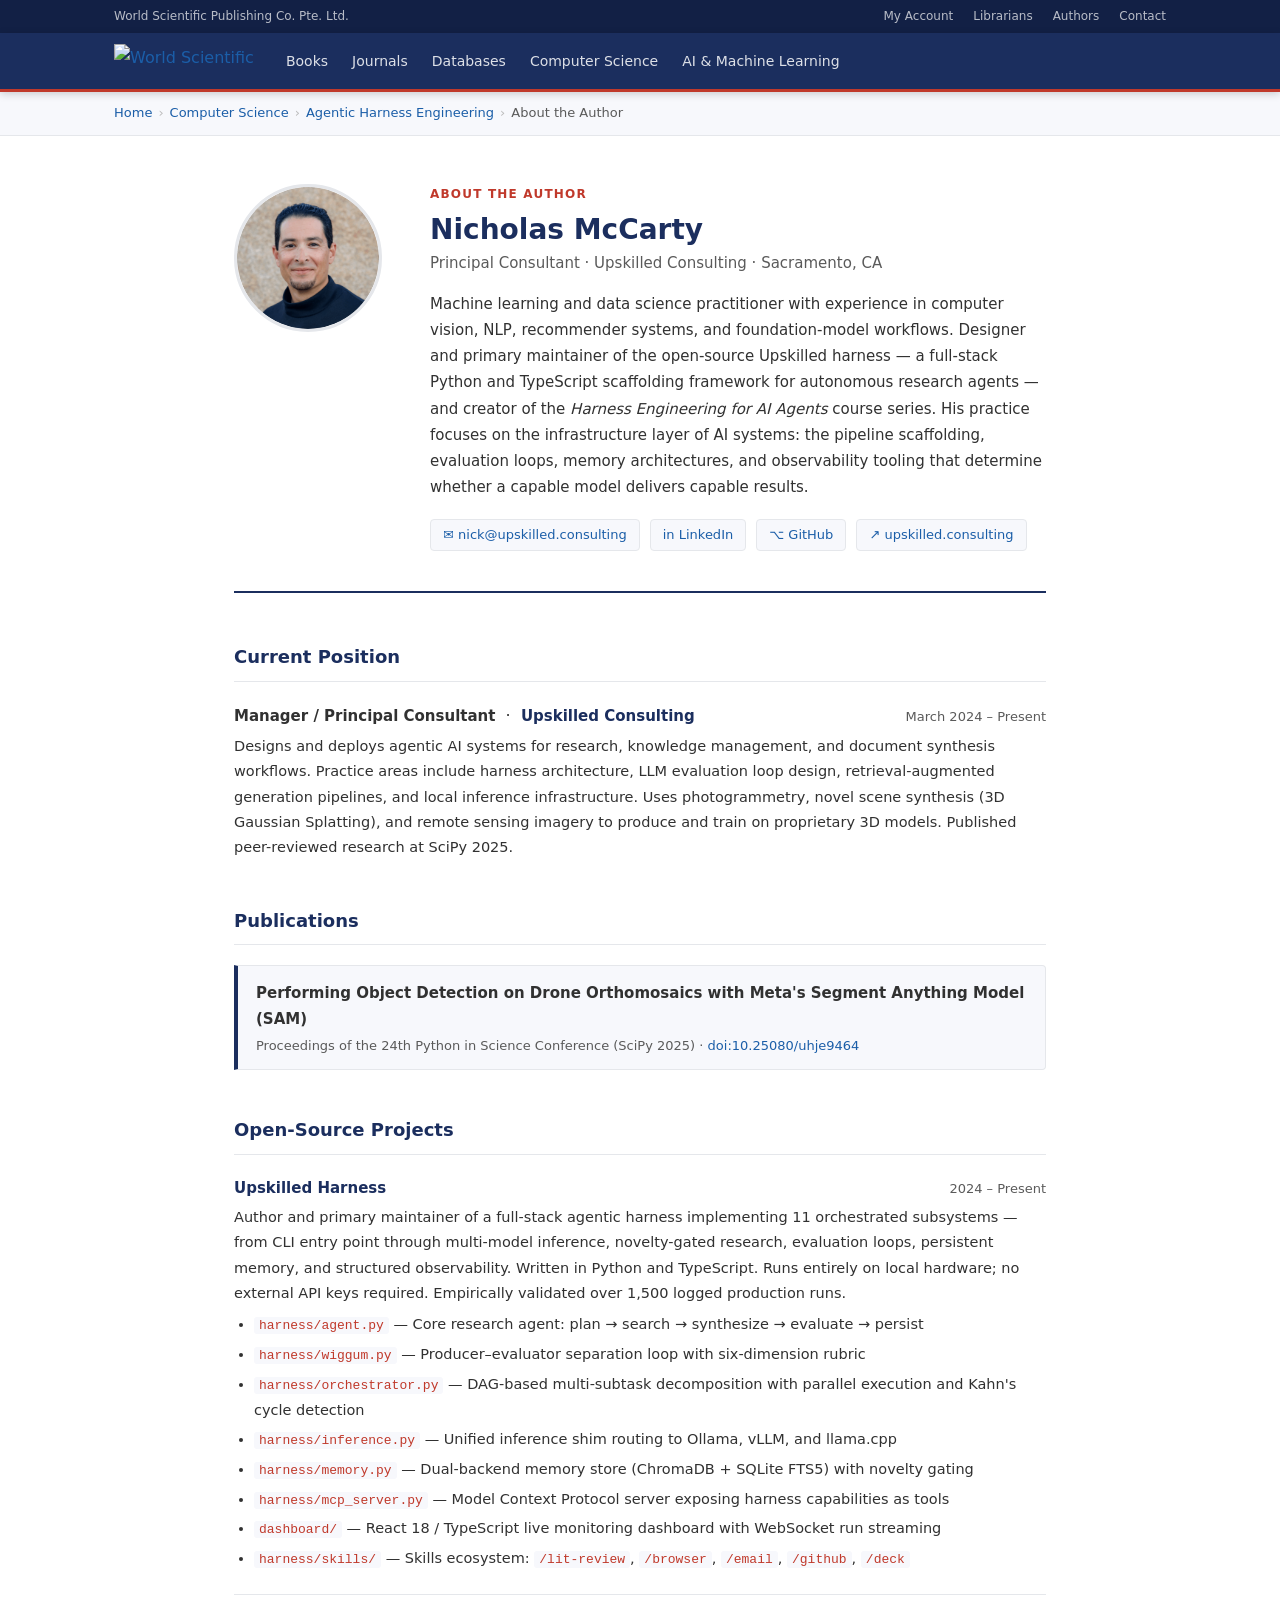
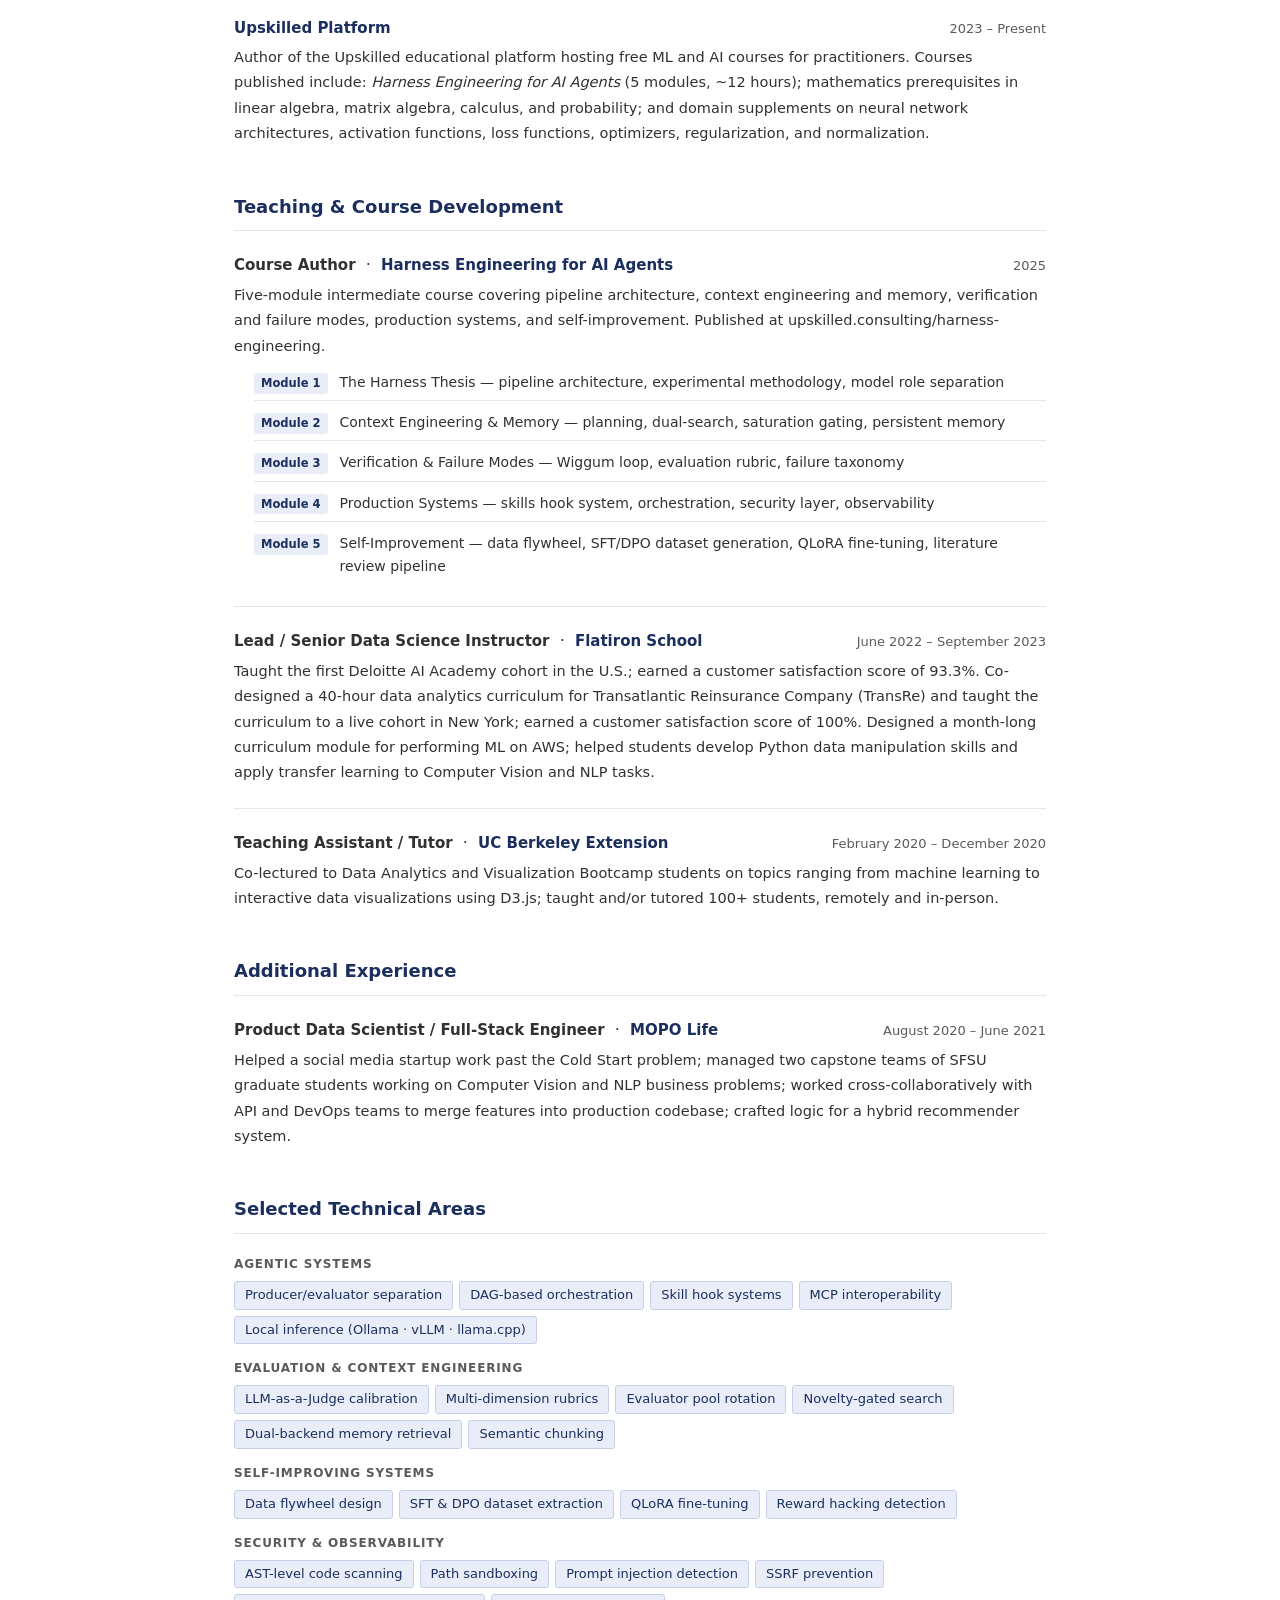
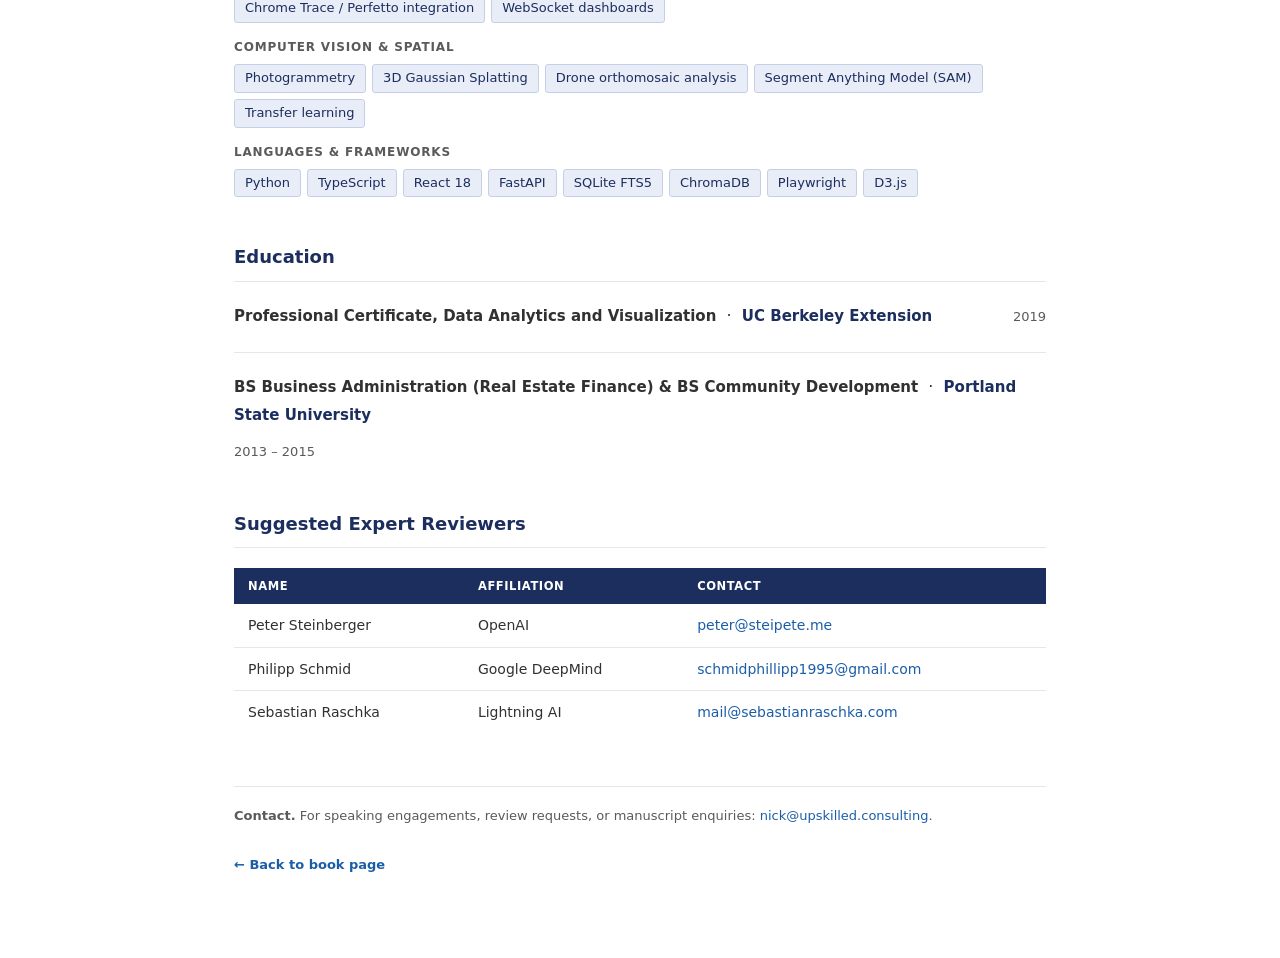
==== author.html @ 8b589bea "Initial commit: WSPC book proposal package for Agentic Harness Engineering HTML proposal site with s" ====
<!DOCTYPE html>
<html lang="en">
<head>
  <meta charset="UTF-8">
  <meta name="viewport" content="width=device-width, initial-scale=1.0">
  <title>Nicholas McCarty — Agentic Harness Engineering</title>
  <style>
    :root {
      --wspc-navy:      #1b2e5e;
      --wspc-navy-dark: #122045;
      --wspc-red:       #c0392b;
      --wspc-gold:      #b8860b;
      --wspc-link:      #1b5ea8;
      --wspc-link-hover:#0f3d75;
      --wspc-bg-alt:    #f7f8fc;
      --text-primary:   #313131;
      --text-secondary: #5a5a5a;
      --border-default: #E5E7EB;
      --font: system-ui, -apple-system, BlinkMacSystemFont, "Segoe UI", Roboto, "Helvetica Neue", Arial, sans-serif;
      --font-mono: "SFMono-Regular", Consolas, "Liberation Mono", Menlo, monospace;
    }
    *, *::before, *::after { box-sizing: border-box; margin: 0; padding: 0; }
    html { scroll-behavior: smooth; }
    body { font-family: var(--font); font-size: 16px; line-height: 1.75; color: var(--text-primary); background: #fff; -webkit-font-smoothing: antialiased; }
    a { color: var(--wspc-link); text-decoration: none; }
    a:hover { color: var(--wspc-link-hover); text-decoration: underline; }
    code { font-family: var(--font-mono); font-size: 13px; background: var(--wspc-bg-alt); padding: 1px 5px; border-radius: 3px; color: var(--wspc-red); }

    /* Nav */
    .util-bar { background: var(--wspc-navy-dark); color: rgba(255,255,255,0.7); font-size: 12px; }
    .util-bar-inner { max-width: 1100px; margin: 0 auto; padding: 6px 24px; display: flex; justify-content: space-between; align-items: center; }
    .util-bar a { color: rgba(255,255,255,0.7); }
    .util-bar-links { display: flex; gap: 20px; }
    .site-nav { background: var(--wspc-navy); border-bottom: 3px solid var(--wspc-red); position: sticky; top: 0; z-index: 100; box-shadow: 0 2px 8px rgba(0,0,0,0.18); }
    .nav-inner { max-width: 1100px; margin: 0 auto; padding: 0 24px; display: flex; align-items: center; gap: 32px; height: 56px; }
    .nav-logo { display: flex; align-items: center; text-decoration: none; flex-shrink: 0; }
    .nav-links { display: flex; gap: 24px; flex: 1; }
    .nav-links a { color: rgba(255,255,255,0.85); font-size: 14px; font-weight: 500; }
    .nav-links a:hover { color: #fff; text-decoration: none; }
    .breadcrumb { border-bottom: 1px solid var(--border-default); background: var(--wspc-bg-alt); }
    .breadcrumb-inner { max-width: 1100px; margin: 0 auto; padding: 10px 24px; font-size: 13px; color: var(--text-secondary); display: flex; align-items: center; gap: 6px; flex-wrap: wrap; }
    .breadcrumb-sep { color: #bbb; }

    /* Page */
    .page-wrap { max-width: 860px; margin: 0 auto; padding: 48px 24px 80px; }

    /* Hero */
    .author-hero { display: grid; grid-template-columns: 160px 1fr; gap: 36px; align-items: flex-start; margin-bottom: 48px; padding-bottom: 40px; border-bottom: 2px solid var(--wspc-navy); }
    .author-photo { width: 148px; height: 148px; border-radius: 50%; object-fit: cover; border: 3px solid var(--border-default); display: block; }
    .author-eyebrow { font-size: 12px; font-weight: 700; letter-spacing: 0.1em; text-transform: uppercase; color: var(--wspc-red); margin-bottom: 8px; }
    .author-name { font-size: 28px; font-weight: 700; color: var(--wspc-navy); line-height: 1.2; margin-bottom: 4px; }
    .author-title { font-size: 15px; color: var(--text-secondary); margin-bottom: 14px; }
    .author-bio-short { font-size: 15px; line-height: 1.75; color: var(--text-primary); margin-bottom: 18px; }
    .author-links { display: flex; flex-wrap: wrap; gap: 10px; }
    .author-link { display: inline-flex; align-items: center; gap: 5px; font-size: 13px; font-weight: 500; color: var(--wspc-link); background: var(--wspc-bg-alt); border: 1px solid var(--border-default); border-radius: 4px; padding: 4px 12px; }
    .author-link:hover { background: var(--wspc-navy); color: #fff; border-color: var(--wspc-navy); text-decoration: none; }

    /* CV sections */
    .cv-section { margin-bottom: 44px; }
    .cv-section-title { font-size: 18px; font-weight: 700; color: var(--wspc-navy); padding-bottom: 8px; border-bottom: 1px solid var(--border-default); margin-bottom: 20px; }

    /* Experience entries */
    .cv-entry { margin-bottom: 22px; }
    .cv-entry-header { display: flex; align-items: baseline; justify-content: space-between; gap: 12px; flex-wrap: wrap; margin-bottom: 4px; }
    .cv-entry-role { font-size: 15px; font-weight: 700; color: var(--text-primary); }
    .cv-entry-org { font-size: 15px; font-weight: 700; color: var(--wspc-navy); }
    .cv-entry-dates { font-size: 13px; color: var(--text-secondary); white-space: nowrap; }
    .cv-entry-body { font-size: 14.5px; line-height: 1.75; color: var(--text-primary); }
    .cv-entry-body ul { padding-left: 20px; margin-top: 6px; }
    .cv-entry-body li { margin-bottom: 4px; }
    .cv-entry + .cv-entry { border-top: 1px solid var(--border-default); padding-top: 20px; }

    /* Publication */
    .pub-entry { background: var(--wspc-bg-alt); border: 1px solid var(--border-default); border-left: 4px solid var(--wspc-navy); border-radius: 0 4px 4px 0; padding: 14px 18px; margin-bottom: 12px; }
    .pub-title { font-size: 15px; font-weight: 700; color: var(--text-primary); margin-bottom: 3px; }
    .pub-meta { font-size: 13px; color: var(--text-secondary); line-height: 1.5; }
    .pub-meta a { color: var(--wspc-link); }

    /* Skill tags */
    .skill-group { margin-bottom: 14px; }
    .skill-group-label { font-size: 12px; font-weight: 700; text-transform: uppercase; letter-spacing: 0.07em; color: var(--text-secondary); margin-bottom: 6px; }
    .skill-tags { display: flex; flex-wrap: wrap; gap: 6px; }
    .skill-tag { font-size: 13px; color: var(--wspc-navy); background: #e8edf8; border: 1px solid #c5d0e8; border-radius: 3px; padding: 2px 10px; }

    /* Reviewers table */
    .reviewer-table { width: 100%; border-collapse: collapse; font-size: 14px; margin-top: 8px; }
    .reviewer-table th { background: var(--wspc-navy); color: #fff; text-align: left; padding: 8px 14px; font-size: 11.5px; font-weight: 700; letter-spacing: 0.05em; text-transform: uppercase; }
    .reviewer-table td { padding: 9px 14px; border-bottom: 1px solid var(--border-default); vertical-align: top; }
    .reviewer-table tr:last-child td { border-bottom: none; }
    .reviewer-table tr:hover td { background: var(--wspc-bg-alt); }

    /* Course module list */
    .module-list { list-style: none; padding: 0; margin: 8px 0 0; }
    .module-list li { font-size: 14px; line-height: 1.65; color: var(--text-primary); padding: 6px 0; border-bottom: 1px solid var(--border-default); display: flex; gap: 12px; }
    .module-list li:last-child { border-bottom: none; }
    .module-id { font-size: 11.5px; font-weight: 700; color: var(--wspc-navy); background: #e8edf8; border-radius: 3px; padding: 1px 7px; white-space: nowrap; align-self: flex-start; margin-top: 2px; }

    /* Footer */
    .chapter-footer { margin-top: 52px; padding-top: 18px; border-top: 1px solid var(--border-default); font-size: 13px; color: var(--text-secondary); line-height: 1.65; }
    .back-link { display: inline-flex; align-items: center; gap: 6px; font-size: 13px; font-weight: 600; color: var(--wspc-link); margin-top: 28px; }
    .back-link:hover { text-decoration: underline; }

    @media (max-width: 580px) {
      .author-hero { grid-template-columns: 1fr; }
      .author-photo { width: 110px; height: 110px; }
    }
  </style>
</head>
<body>

<div class="util-bar">
  <div class="util-bar-inner">
    <span>World Scientific Publishing Co. Pte. Ltd.</span>
    <div class="util-bar-links">
      <a href="#">My Account</a>
      <a href="#">Librarians</a>
      <a href="#">Authors</a>
      <a href="#">Contact</a>
    </div>
  </div>
</div>

<nav class="site-nav">
  <div class="nav-inner">
    <a class="nav-logo" href="index.html">
      <img alt="World Scientific" src="https://www.worldscientific.com/pb-assets/releasedAssets/images/WSPC-LOGO-250-1541381839657.png" loading="eager" style="height:34px;width:auto;display:block;">
    </a>
    <div class="nav-links">
      <a href="#">Books</a>
      <a href="#">Journals</a>
      <a href="#">Databases</a>
      <a href="#">Computer Science</a>
      <a href="#">AI &amp; Machine Learning</a>
    </div>
  </div>
</nav>

<div class="breadcrumb">
  <div class="breadcrumb-inner">
    <a href="#">Home</a>
    <span class="breadcrumb-sep">›</span>
    <a href="#">Computer Science</a>
    <span class="breadcrumb-sep">›</span>
    <a href="index.html">Agentic Harness Engineering</a>
    <span class="breadcrumb-sep">›</span>
    <span>About the Author</span>
  </div>
</div>

<div class="page-wrap">

  <!-- Hero -->
  <div class="author-hero">
    <img class="author-photo" src="headshot.png" alt="Nicholas McCarty">
    <div>
      <div class="author-eyebrow">About the Author</div>
      <div class="author-name">Nicholas McCarty</div>
      <div class="author-title">Principal Consultant · Upskilled Consulting · Sacramento, CA</div>
      <p class="author-bio-short">
        Machine learning and data science practitioner with experience in computer vision, NLP, recommender systems, and foundation-model workflows. Designer and primary maintainer of the open-source Upskilled harness — a full-stack Python and TypeScript scaffolding framework for autonomous research agents — and creator of the <em>Harness Engineering for AI Agents</em> course series. His practice focuses on the infrastructure layer of AI systems: the pipeline scaffolding, evaluation loops, memory architectures, and observability tooling that determine whether a capable model delivers capable results.
      </p>
      <div class="author-links">
        <a class="author-link" href="mailto:nick@upskilled.consulting">✉ nick@upskilled.consulting</a>
        <a class="author-link" href="https://linkedin.com/in/nicholasmccarty" target="_blank">in LinkedIn</a>
        <a class="author-link" href="https://github.com/nickmccarty" target="_blank">⌥ GitHub</a>
        <a class="author-link" href="https://upskilled.consulting" target="_blank">↗ upskilled.consulting</a>
      </div>
    </div>
  </div>

  <!-- Current Position -->
  <div class="cv-section">
    <div class="cv-section-title">Current Position</div>
    <div class="cv-entry">
      <div class="cv-entry-header">
        <span><span class="cv-entry-role">Manager / Principal Consultant</span> &nbsp;·&nbsp; <span class="cv-entry-org">Upskilled Consulting</span></span>
        <span class="cv-entry-dates">March 2024 – Present</span>
      </div>
      <div class="cv-entry-body">
        <p>Designs and deploys agentic AI systems for research, knowledge management, and document synthesis workflows. Practice areas include harness architecture, LLM evaluation loop design, retrieval-augmented generation pipelines, and local inference infrastructure. Uses photogrammetry, novel scene synthesis (3D Gaussian Splatting), and remote sensing imagery to produce and train on proprietary 3D models. Published peer-reviewed research at SciPy 2025.</p>
      </div>
    </div>
  </div>

  <!-- Publications -->
  <div class="cv-section">
    <div class="cv-section-title">Publications</div>
    <div class="pub-entry">
      <div class="pub-title">Performing Object Detection on Drone Orthomosaics with Meta's Segment Anything Model (SAM)</div>
      <div class="pub-meta">
        Proceedings of the 24th Python in Science Conference (SciPy 2025) ·
        <a href="https://doi.org/10.25080/uhje9464" target="_blank">doi:10.25080/uhje9464</a>
      </div>
    </div>
  </div>

  <!-- Open-Source Projects -->
  <div class="cv-section">
    <div class="cv-section-title">Open-Source Projects</div>

    <div class="cv-entry">
      <div class="cv-entry-header">
        <span class="cv-entry-org">Upskilled Harness</span>
        <span class="cv-entry-dates">2024 – Present</span>
      </div>
      <div class="cv-entry-body">
        <p>Author and primary maintainer of a full-stack agentic harness implementing 11 orchestrated subsystems — from CLI entry point through multi-model inference, novelty-gated research, evaluation loops, persistent memory, and structured observability. Written in Python and TypeScript. Runs entirely on local hardware; no external API keys required. Empirically validated over 1,500 logged production runs.</p>
        <ul>
          <li><code>harness/agent.py</code> — Core research agent: plan → search → synthesize → evaluate → persist</li>
          <li><code>harness/wiggum.py</code> — Producer–evaluator separation loop with six-dimension rubric</li>
          <li><code>harness/orchestrator.py</code> — DAG-based multi-subtask decomposition with parallel execution and Kahn's cycle detection</li>
          <li><code>harness/inference.py</code> — Unified inference shim routing to Ollama, vLLM, and llama.cpp</li>
          <li><code>harness/memory.py</code> — Dual-backend memory store (ChromaDB + SQLite FTS5) with novelty gating</li>
          <li><code>harness/mcp_server.py</code> — Model Context Protocol server exposing harness capabilities as tools</li>
          <li><code>dashboard/</code> — React 18 / TypeScript live monitoring dashboard with WebSocket run streaming</li>
          <li><code>harness/skills/</code> — Skills ecosystem: <code>/lit-review</code>, <code>/browser</code>, <code>/email</code>, <code>/github</code>, <code>/deck</code></li>
        </ul>
      </div>
    </div>

    <div class="cv-entry">
      <div class="cv-entry-header">
        <span class="cv-entry-org">Upskilled Platform</span>
        <span class="cv-entry-dates">2023 – Present</span>
      </div>
      <div class="cv-entry-body">
        <p>Author of the Upskilled educational platform hosting free ML and AI courses for practitioners. Courses published include: <em>Harness Engineering for AI Agents</em> (5 modules, ~12 hours); mathematics prerequisites in linear algebra, matrix algebra, calculus, and probability; and domain supplements on neural network architectures, activation functions, loss functions, optimizers, regularization, and normalization.</p>
      </div>
    </div>
  </div>

  <!-- Teaching -->
  <div class="cv-section">
    <div class="cv-section-title">Teaching &amp; Course Development</div>

    <div class="cv-entry">
      <div class="cv-entry-header">
        <span><span class="cv-entry-role">Course Author</span> &nbsp;·&nbsp; <span class="cv-entry-org">Harness Engineering for AI Agents</span></span>
        <span class="cv-entry-dates">2025</span>
      </div>
      <div class="cv-entry-body">
        <p>Five-module intermediate course covering pipeline architecture, context engineering and memory, verification and failure modes, production systems, and self-improvement. Published at upskilled.consulting/harness-engineering.</p>
        <ul class="module-list">
          <li><span class="module-id">Module 1</span> The Harness Thesis — pipeline architecture, experimental methodology, model role separation</li>
          <li><span class="module-id">Module 2</span> Context Engineering &amp; Memory — planning, dual-search, saturation gating, persistent memory</li>
          <li><span class="module-id">Module 3</span> Verification &amp; Failure Modes — Wiggum loop, evaluation rubric, failure taxonomy</li>
          <li><span class="module-id">Module 4</span> Production Systems — skills hook system, orchestration, security layer, observability</li>
          <li><span class="module-id">Module 5</span> Self-Improvement — data flywheel, SFT/DPO dataset generation, QLoRA fine-tuning, literature review pipeline</li>
        </ul>
      </div>
    </div>

    <div class="cv-entry">
      <div class="cv-entry-header">
        <span><span class="cv-entry-role">Lead / Senior Data Science Instructor</span> &nbsp;·&nbsp; <span class="cv-entry-org">Flatiron School</span></span>
        <span class="cv-entry-dates">June 2022 – September 2023</span>
      </div>
      <div class="cv-entry-body">
        <p>Taught the first Deloitte AI Academy cohort in the U.S.; earned a customer satisfaction score of 93.3%. Co-designed a 40-hour data analytics curriculum for Transatlantic Reinsurance Company (TransRe) and taught the curriculum to a live cohort in New York; earned a customer satisfaction score of 100%. Designed a month-long curriculum module for performing ML on AWS; helped students develop Python data manipulation skills and apply transfer learning to Computer Vision and NLP tasks.</p>
      </div>
    </div>

    <div class="cv-entry">
      <div class="cv-entry-header">
        <span><span class="cv-entry-role">Teaching Assistant / Tutor</span> &nbsp;·&nbsp; <span class="cv-entry-org">UC Berkeley Extension</span></span>
        <span class="cv-entry-dates">February 2020 – December 2020</span>
      </div>
      <div class="cv-entry-body">
        Co-lectured to Data Analytics and Visualization Bootcamp students on topics ranging from machine learning to interactive data visualizations using D3.js; taught and/or tutored 100+ students, remotely and in-person.
      </div>
    </div>
  </div>

  <!-- Additional Experience -->
  <div class="cv-section">
    <div class="cv-section-title">Additional Experience</div>

    <div class="cv-entry">
      <div class="cv-entry-header">
        <span><span class="cv-entry-role">Product Data Scientist / Full-Stack Engineer</span> &nbsp;·&nbsp; <span class="cv-entry-org">MOPO Life</span></span>
        <span class="cv-entry-dates">August 2020 – June 2021</span>
      </div>
      <div class="cv-entry-body">
        Helped a social media startup work past the Cold Start problem; managed two capstone teams of SFSU graduate students working on Computer Vision and NLP business problems; worked cross-collaboratively with API and DevOps teams to merge features into production codebase; crafted logic for a hybrid recommender system.
      </div>
    </div>
  </div>

  <!-- Technical Areas -->
  <div class="cv-section">
    <div class="cv-section-title">Selected Technical Areas</div>

    <div class="skill-group">
      <div class="skill-group-label">Agentic Systems</div>
      <div class="skill-tags">
        <span class="skill-tag">Producer/evaluator separation</span>
        <span class="skill-tag">DAG-based orchestration</span>
        <span class="skill-tag">Skill hook systems</span>
        <span class="skill-tag">MCP interoperability</span>
        <span class="skill-tag">Local inference (Ollama · vLLM · llama.cpp)</span>
      </div>
    </div>

    <div class="skill-group">
      <div class="skill-group-label">Evaluation &amp; Context Engineering</div>
      <div class="skill-tags">
        <span class="skill-tag">LLM-as-a-Judge calibration</span>
        <span class="skill-tag">Multi-dimension rubrics</span>
        <span class="skill-tag">Evaluator pool rotation</span>
        <span class="skill-tag">Novelty-gated search</span>
        <span class="skill-tag">Dual-backend memory retrieval</span>
        <span class="skill-tag">Semantic chunking</span>
      </div>
    </div>

    <div class="skill-group">
      <div class="skill-group-label">Self-Improving Systems</div>
      <div class="skill-tags">
        <span class="skill-tag">Data flywheel design</span>
        <span class="skill-tag">SFT &amp; DPO dataset extraction</span>
        <span class="skill-tag">QLoRA fine-tuning</span>
        <span class="skill-tag">Reward hacking detection</span>
      </div>
    </div>

    <div class="skill-group">
      <div class="skill-group-label">Security &amp; Observability</div>
      <div class="skill-tags">
        <span class="skill-tag">AST-level code scanning</span>
        <span class="skill-tag">Path sandboxing</span>
        <span class="skill-tag">Prompt injection detection</span>
        <span class="skill-tag">SSRF prevention</span>
        <span class="skill-tag">Chrome Trace / Perfetto integration</span>
        <span class="skill-tag">WebSocket dashboards</span>
      </div>
    </div>

    <div class="skill-group">
      <div class="skill-group-label">Computer Vision &amp; Spatial</div>
      <div class="skill-tags">
        <span class="skill-tag">Photogrammetry</span>
        <span class="skill-tag">3D Gaussian Splatting</span>
        <span class="skill-tag">Drone orthomosaic analysis</span>
        <span class="skill-tag">Segment Anything Model (SAM)</span>
        <span class="skill-tag">Transfer learning</span>
      </div>
    </div>

    <div class="skill-group">
      <div class="skill-group-label">Languages &amp; Frameworks</div>
      <div class="skill-tags">
        <span class="skill-tag">Python</span>
        <span class="skill-tag">TypeScript</span>
        <span class="skill-tag">React 18</span>
        <span class="skill-tag">FastAPI</span>
        <span class="skill-tag">SQLite FTS5</span>
        <span class="skill-tag">ChromaDB</span>
        <span class="skill-tag">Playwright</span>
        <span class="skill-tag">D3.js</span>
      </div>
    </div>
  </div>

  <!-- Education -->
  <div class="cv-section">
    <div class="cv-section-title">Education</div>

    <div class="cv-entry">
      <div class="cv-entry-header">
        <span><span class="cv-entry-role">Professional Certificate, Data Analytics and Visualization</span> &nbsp;·&nbsp; <span class="cv-entry-org">UC Berkeley Extension</span></span>
        <span class="cv-entry-dates">2019</span>
      </div>
    </div>

    <div class="cv-entry">
      <div class="cv-entry-header">
        <span><span class="cv-entry-role">BS Business Administration (Real Estate Finance) &amp; BS Community Development</span> &nbsp;·&nbsp; <span class="cv-entry-org">Portland State University</span></span>
        <span class="cv-entry-dates">2013 – 2015</span>
      </div>
    </div>
  </div>

  <!-- Suggested Reviewers -->
  <div class="cv-section">
    <div class="cv-section-title">Suggested Expert Reviewers</div>
    <table class="reviewer-table">
      <thead>
        <tr>
          <th>Name</th>
          <th>Affiliation</th>
          <th>Contact</th>
        </tr>
      </thead>
      <tbody>
        <tr>
          <td>Peter Steinberger</td>
          <td>OpenAI</td>
          <td><a href="mailto:peter@steipete.me">peter@steipete.me</a></td>
        </tr>
        <tr>
          <td>Philipp Schmid</td>
          <td>Google DeepMind</td>
          <td><a href="mailto:schmidphillipp1995@gmail.com">schmidphillipp1995@gmail.com</a></td>
        </tr>
        <tr>
          <td>Sebastian Raschka</td>
          <td>Lightning AI</td>
          <td><a href="mailto:mail@sebastianraschka.com">mail@sebastianraschka.com</a></td>
        </tr>
      </tbody>
    </table>
  </div>

  <div class="chapter-footer">
    <strong>Contact.</strong> For speaking engagements, review requests, or manuscript enquiries: <a href="mailto:nick@upskilled.consulting">nick@upskilled.consulting</a>.
  </div>

  <a class="back-link" href="index.html">← Back to book page</a>

</div><!-- /page-wrap -->
</body>
</html>
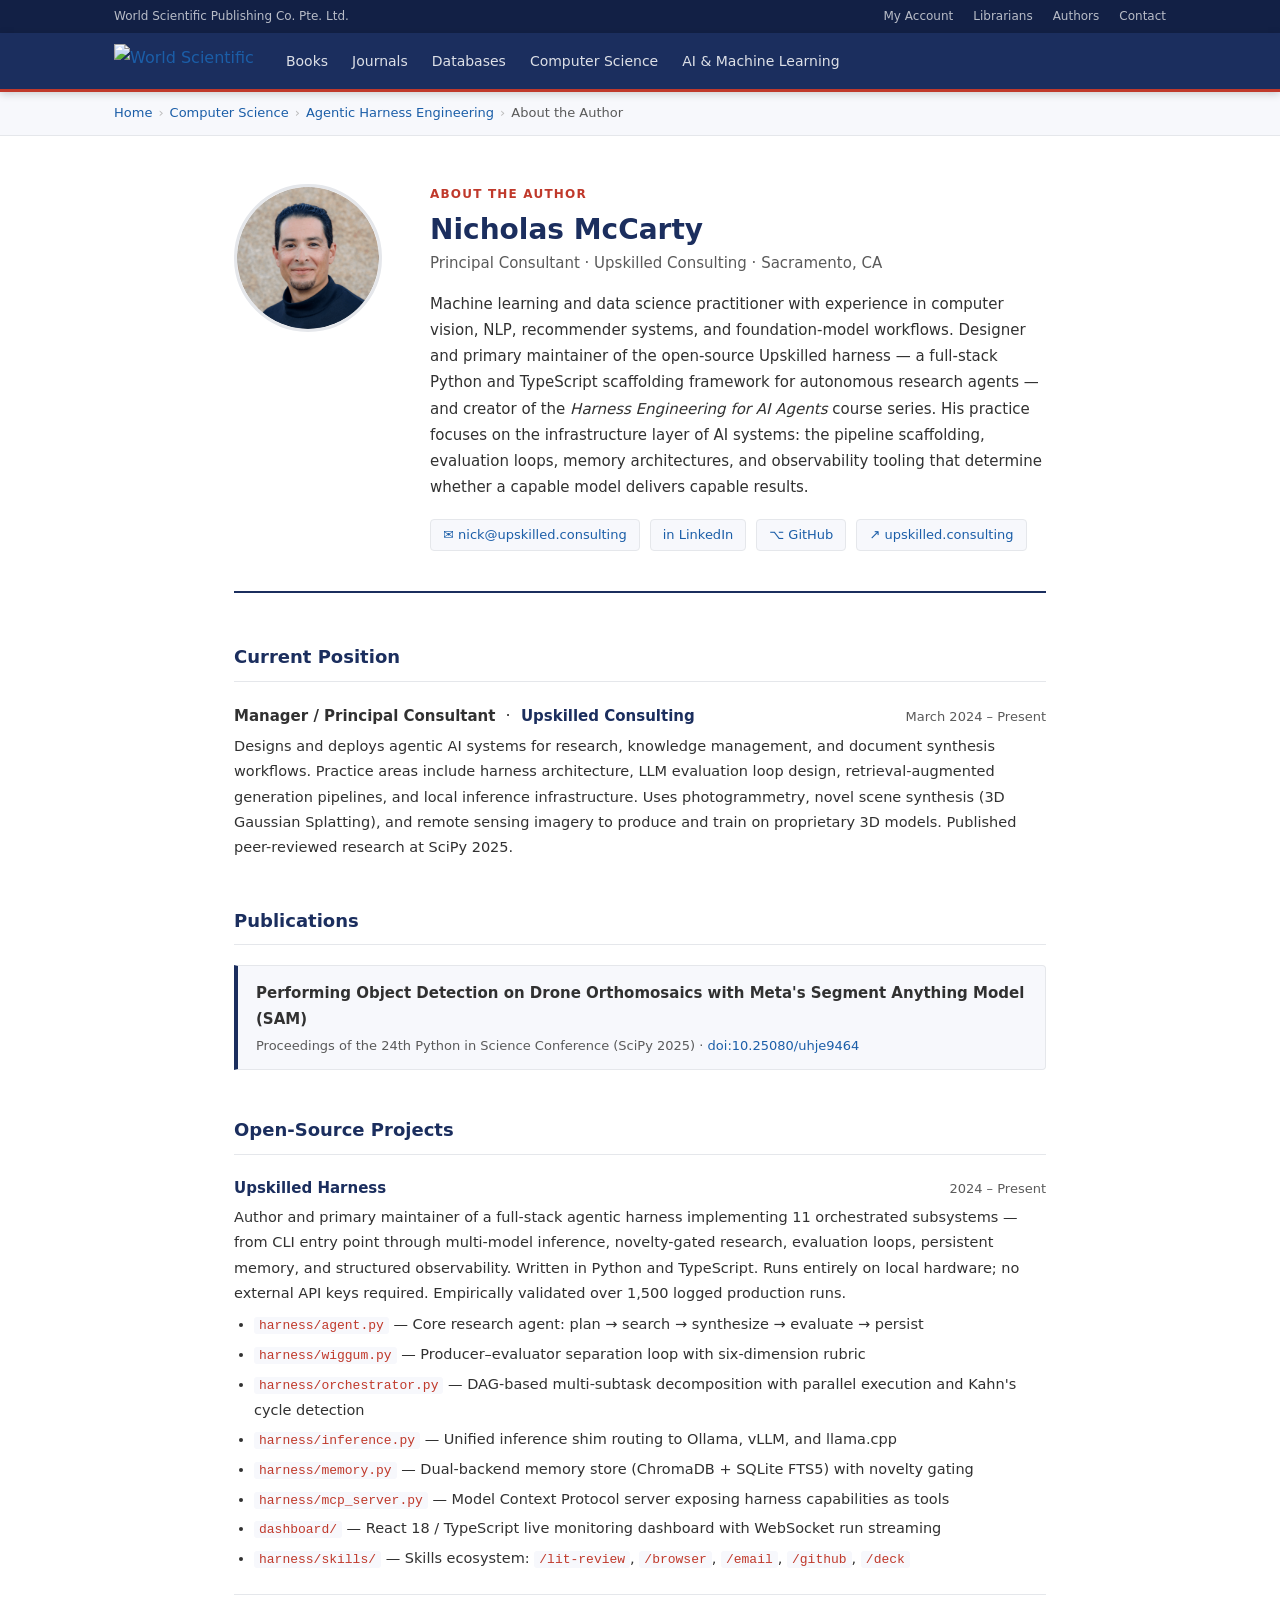
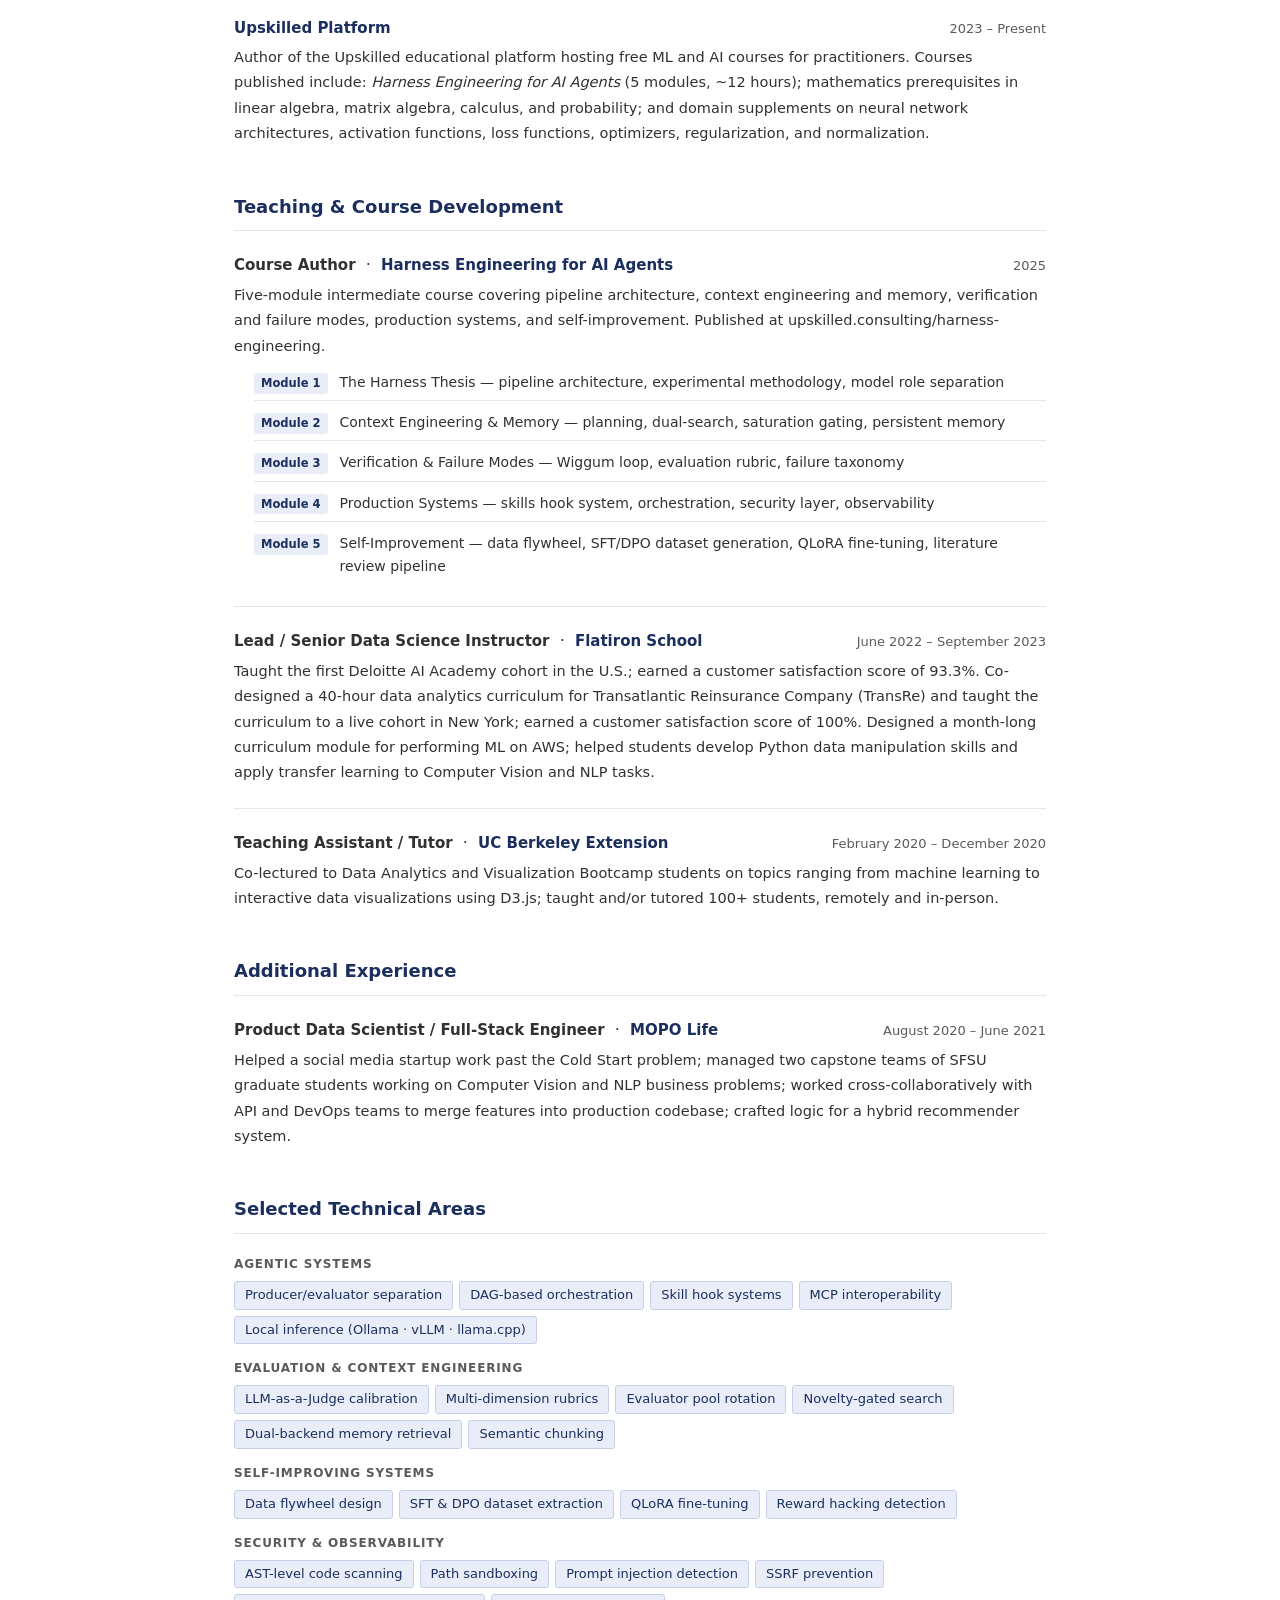
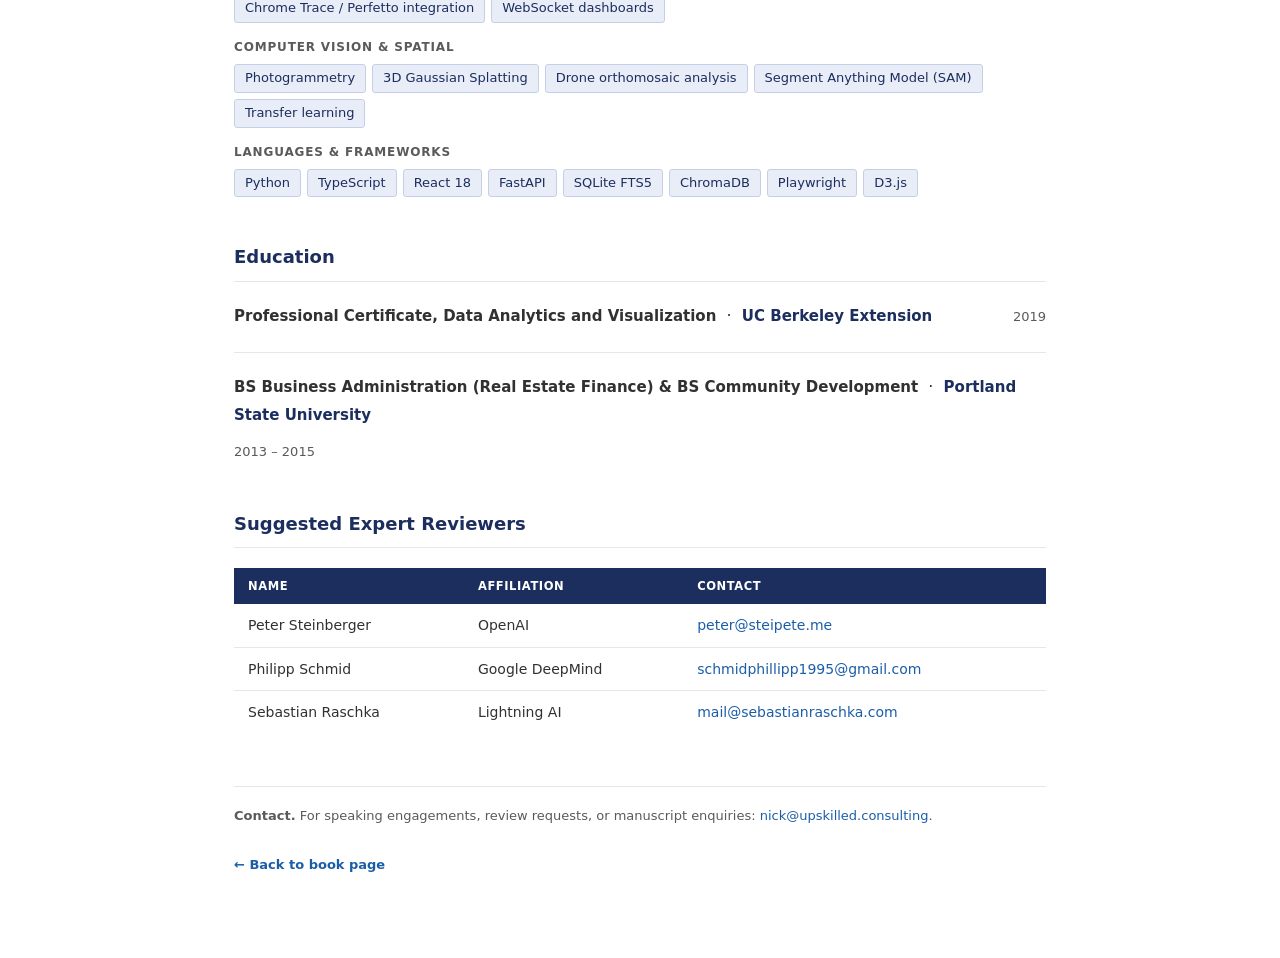
==== commit ca85ad2d: "Add responsive mobile layout via shared mobile.css Fixes page-wide horizontal overflow on all six pa" ====
--- a/author.html
+++ b/author.html
@@ -105,6 +105,7 @@
       .author-photo { width: 110px; height: 110px; }
     }
   </style>
+  <link rel="stylesheet" href="mobile.css">
 </head>
 <body>
 
--- a/mobile.css
+++ b/mobile.css
@@ -0,0 +1,153 @@
+/* ─── Shared mobile/responsive overrides ─────────────────────────── */
+
+*, *::before, *::after { box-sizing: border-box; }
+
+/* Backstop: nothing should ever widen the page past the viewport */
+html, body { max-width: 100%; overflow-x: hidden; }
+
+/* ── 768px — tablet / large phone ───────────────────────────────── */
+@media (max-width: 768px) {
+
+  /* Utility bar: drop the My Account / Librarians / Authors / Contact row */
+  .util-bar-links { display: none; }
+  .util-bar-inner  { padding: 5px 16px; }
+
+  /* Site nav: keep logo + first two links (Books, Journals) */
+  .nav-inner { padding: 0 16px; gap: 16px; height: 50px; }
+  .nav-links a:nth-child(n+3) { display: none; }
+  .nav-links { gap: 16px; }
+
+  /* Breadcrumb */
+  .breadcrumb-inner { padding: 8px 16px; font-size: 12px; }
+
+  /* ── Page containers ── */
+  .chapter-wrap   { padding: 28px 16px 56px; }
+  .intro-wrap,
+  .toc-wrap,
+  .author-wrap    { padding-left: 16px !important; padding-right: 16px !important; }
+
+  /* Index page hero / section bands */
+  .hero-inner,
+  .section-inner,
+  .book-header-inner { padding-left: 16px !important; padding-right: 16px !important; }
+
+  /* ── Headings ── */
+  h1 { font-size: 26px !important; line-height: 1.2; }
+  h2 { font-size: 20px; }
+  h3 { font-size: 17px; }
+  .chapter-subtitle { font-size: 16px; }
+
+  /* ── Code blocks ──────────────────────────────────────────────── */
+  /* max-width constrains the pre to the viewport; overflow-x gives it
+     its own horizontal scroll lane instead of blowing out the page. */
+  pre.code-block {
+    font-size: 12px;
+    padding: 12px 14px;
+    overflow-x: auto;
+    -webkit-overflow-scrolling: touch;
+    max-width: calc(100vw - 32px);
+    white-space: pre;
+    word-break: normal;
+    overflow-wrap: normal;
+  }
+
+  /* ── Monospace diagram / score-table blocks ── */
+  .diagram,
+  .score-table {
+    font-size: 11px;
+    padding: 12px 14px;
+    overflow-x: auto;
+    -webkit-overflow-scrolling: touch;
+    max-width: calc(100vw - 32px);
+  }
+
+  /* ── Data tables: block + overflow gives horizontal swipe ── */
+  .data-table {
+    display: block;
+    overflow-x: auto;
+    -webkit-overflow-scrolling: touch;
+    max-width: calc(100vw - 32px);
+    font-size: 13px;
+  }
+
+  /* ── D3 / SVG diagram containers ── */
+  #wiggum-loop-diagram,
+  #coord-gap-diagram,
+  #run-timeline,
+  [id$="-diagram"] {
+    overflow-x: auto;
+    -webkit-overflow-scrolling: touch;
+    max-width: calc(100vw - 32px);
+  }
+
+  /* ── Pattern meta table (chapter pages) ── */
+  .pattern-meta      { font-size: 13px; }
+  .pattern-meta td   { padding: 10px 12px; }
+
+  /* ── Callout / summary boxes ── */
+  .summary-box,
+  .cliffhanger,
+  .aside-note { padding: 14px 14px; font-size: 14px; }
+
+  /* ── Chapter meta strip ── */
+  .chapter-meta { font-size: 12px; gap: 10px; }
+
+  /* ── Eyebrow / pill row ── */
+  .eyebrow { flex-wrap: wrap; gap: 6px; }
+
+  /* ── Index page: tab bar ── */
+  /* Let the tab bar scroll horizontally rather than wrap or clip */
+  .tabs-inner {
+    padding: 0 8px;
+    overflow-x: auto;
+    -webkit-overflow-scrolling: touch;
+    /* Hide scrollbar visually while keeping it functional */
+    scrollbar-width: none;
+  }
+  .tabs-inner::-webkit-scrollbar { display: none; }
+  .tab { padding: 12px 14px; font-size: 12.5px; white-space: nowrap; }
+
+  /* ── Index page: spec table ── */
+  .spec-table {
+    display: block;
+    overflow-x: auto;
+    -webkit-overflow-scrolling: touch;
+    max-width: calc(100vw - 32px);
+  }
+
+  /* ── Index page: book-detail grid ── */
+  /* Grid items must declare min-width:0 or they expand past their track */
+  .book-detail { padding: 24px 16px 20px; gap: 20px; }
+  .book-detail > * { min-width: 0; }
+  .book-info { overflow: hidden; }
+
+  /* KPI row: wrap the four stats onto two rows on narrow screens */
+  .kpi-row { flex-wrap: wrap; gap: 16px 24px; }
+  .kpi-item { min-width: 80px; }
+  .kpi-divider { display: none; }
+
+  /* Search bar in index nav: shrink or hide on mobile */
+  .nav-search { width: 160px; }
+
+  /* Purchase card: don't fix-position on mobile */
+  .book-purchase { position: static; }
+
+  /* ── Footer ── */
+  .footer-main,
+  .site-footer-inner { flex-direction: column; gap: 12px; }
+  .footer-col { min-width: unset !important; }
+}
+
+/* ── 480px — small phone ─────────────────────────────────────────── */
+@media (max-width: 480px) {
+
+  /* Logo only — no room for even Books / Journals */
+  .nav-links { display: none; }
+
+  h1 { font-size: 22px !important; }
+  h2 { font-size: 18px; }
+
+  pre.code-block  { font-size: 11.5px; }
+  .diagram,
+  .score-table    { font-size: 10.5px; }
+}
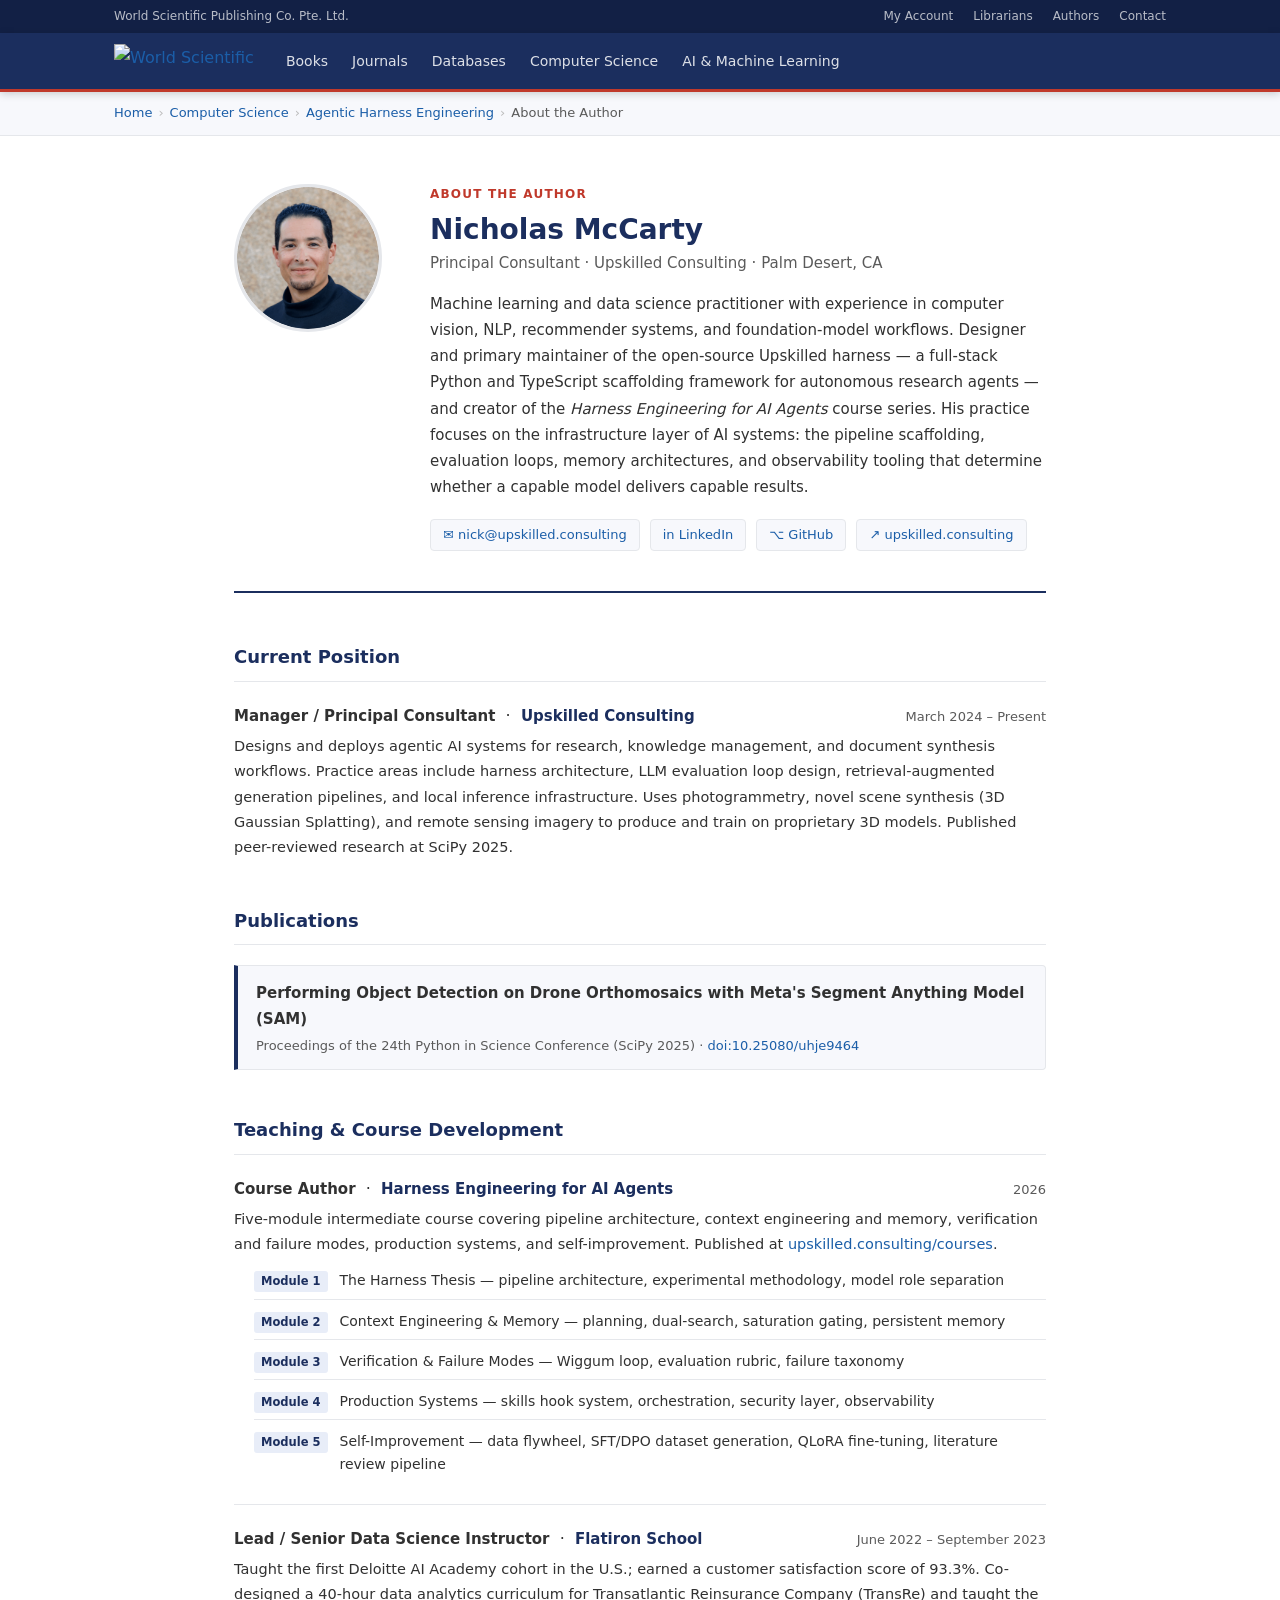
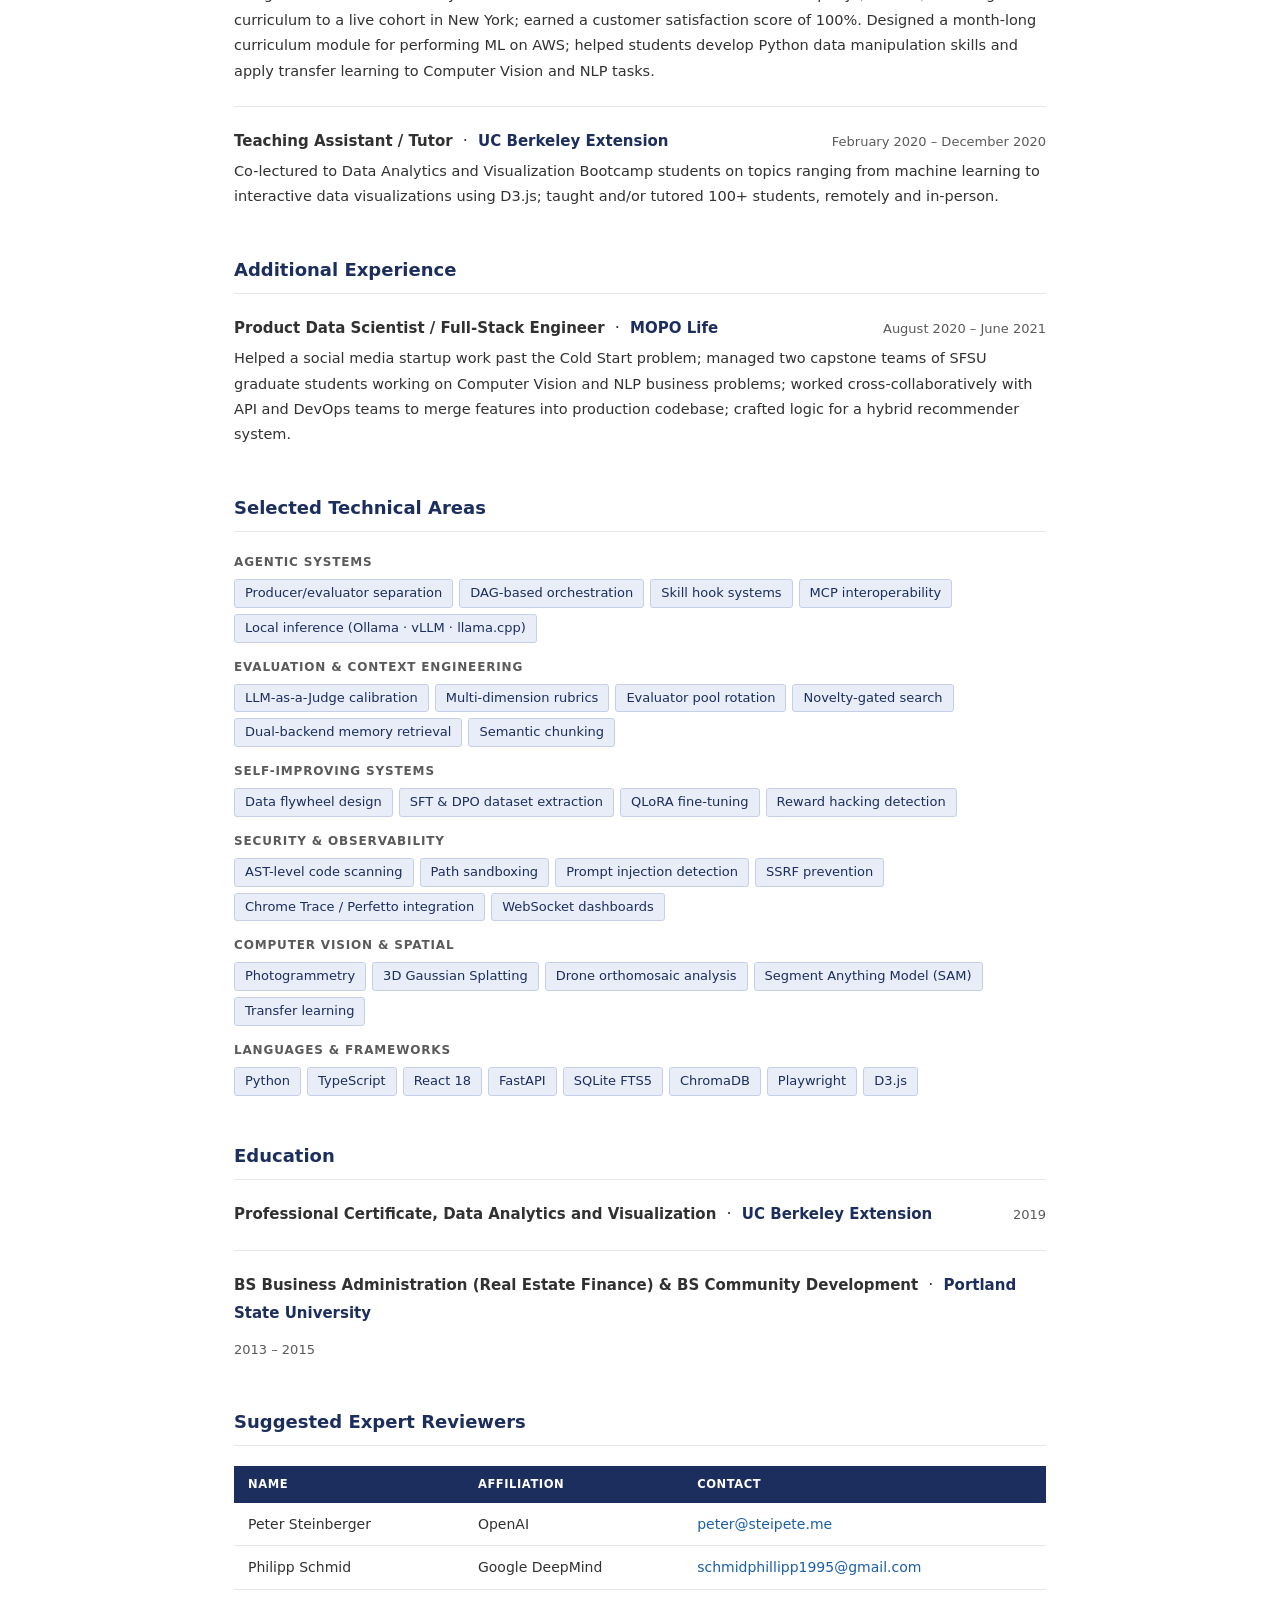
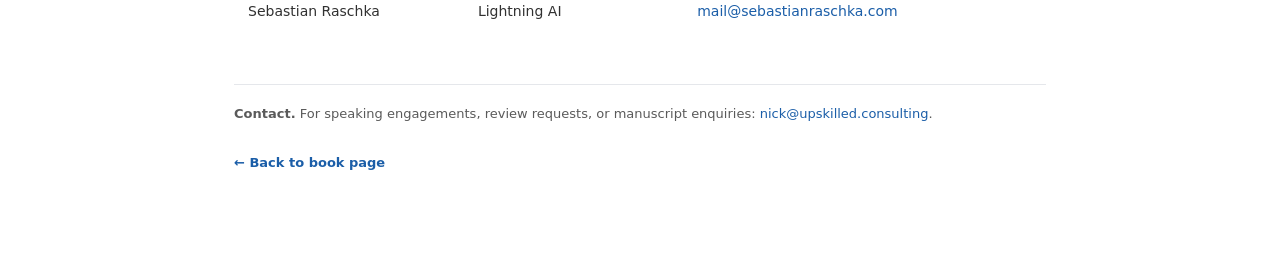
==== commit a7a7d450: "Align proposal with production codebase and finalize submission package - Update all repo/course URL" ====
--- a/author.html
+++ b/author.html
@@ -104,6 +104,113 @@
       .author-hero { grid-template-columns: 1fr; }
       .author-photo { width: 110px; height: 110px; }
     }
+
+    /* ── Print ─────────────────────────────────────────────────── */
+    @media print {
+      @page {
+        size: A4;
+        margin: 22mm 20mm 26mm 25mm;
+      }
+
+      .util-bar,
+      .site-nav,
+      .breadcrumb,
+      .author-links,
+      .back-link { display: none !important; }
+
+      body {
+        font-family: Georgia, "Times New Roman", serif;
+        font-size: 10.5pt;
+        line-height: 1.65;
+        color: #000;
+        background: #fff;
+        -webkit-print-color-adjust: exact;
+        print-color-adjust: exact;
+      }
+
+      .page-wrap {
+        max-width: 100%;
+        padding: 0;
+        margin: 0;
+      }
+
+      /* Author hero */
+      .author-hero {
+        grid-template-columns: 120pt 1fr;
+        gap: 22pt;
+        margin-bottom: 26pt;
+        padding-bottom: 20pt;
+        page-break-inside: avoid;
+      }
+      .author-photo {
+        width: 110pt;
+        height: 110pt;
+        border-radius: 50%;
+      }
+      .author-eyebrow { font-size: 8.5pt; margin-bottom: 5pt; }
+      .author-name { font-size: 20pt; margin-bottom: 3pt; }
+      .author-title { font-size: 10.5pt; margin-bottom: 10pt; }
+      .author-bio-short { font-size: 10.5pt; line-height: 1.65; margin-bottom: 0; }
+
+      /* CV sections */
+      .cv-section { margin-bottom: 22pt; }
+      .cv-section-title {
+        font-size: 13.5pt;
+        padding-bottom: 5pt;
+        margin-bottom: 12pt;
+        page-break-after: avoid;
+      }
+
+      /* Experience entries */
+      .cv-entry { margin-bottom: 14pt; }
+      .cv-entry-role { font-size: 11pt; }
+      .cv-entry-org { font-size: 11pt; }
+      .cv-entry-dates { font-size: 9pt; }
+      .cv-entry-body { font-size: 10pt; line-height: 1.6; }
+      .cv-entry-body li { margin-bottom: 3pt; }
+      .cv-entry + .cv-entry { padding-top: 12pt; }
+
+      /* Publications */
+      .pub-entry {
+        padding: 9pt 12pt;
+        margin-bottom: 8pt;
+        page-break-inside: avoid;
+      }
+      .pub-title { font-size: 11pt; }
+      .pub-meta { font-size: 9pt; }
+
+      /* Skill tags */
+      .skill-group { margin-bottom: 9pt; }
+      .skill-group-label { font-size: 8.5pt; margin-bottom: 4pt; }
+      .skill-tag {
+        font-size: 9pt;
+        padding: 1pt 7pt;
+        background: #eef0f8 !important;
+      }
+
+      /* Reviewer table */
+      .reviewer-table { font-size: 9.5pt; }
+      .reviewer-table th {
+        background: var(--wspc-navy) !important;
+        color: #fff !important;
+        font-size: 8.5pt;
+        padding: 5pt 10pt;
+      }
+      .reviewer-table td { padding: 6pt 10pt; }
+
+      /* Course modules */
+      .module-list li { font-size: 10pt; padding: 4pt 0; }
+      .module-id { font-size: 9pt; }
+
+      /* Footer */
+      .chapter-footer { margin-top: 24pt; padding-top: 10pt; font-size: 9pt; }
+
+      /* Page-break control */
+      .cv-section-title { page-break-after: avoid; }
+      p { orphans: 3; widows: 3; }
+      .author-hero, .pub-entry,
+      .cv-entry, .appendix-entry { page-break-inside: avoid; }
+    }
   </style>
   <link rel="stylesheet" href="mobile.css">
 </head>
@@ -156,7 +263,7 @@
     <div>
       <div class="author-eyebrow">About the Author</div>
       <div class="author-name">Nicholas McCarty</div>
-      <div class="author-title">Principal Consultant · Upskilled Consulting · Sacramento, CA</div>
+      <div class="author-title">Principal Consultant · Upskilled Consulting · Palm Desert, CA</div>
       <p class="author-bio-short">
         Machine learning and data science practitioner with experience in computer vision, NLP, recommender systems, and foundation-model workflows. Designer and primary maintainer of the open-source Upskilled harness — a full-stack Python and TypeScript scaffolding framework for autonomous research agents — and creator of the <em>Harness Engineering for AI Agents</em> course series. His practice focuses on the infrastructure layer of AI systems: the pipeline scaffolding, evaluation loops, memory architectures, and observability tooling that determine whether a capable model delivers capable results.
       </p>
@@ -195,52 +302,19 @@
     </div>
   </div>
 
-  <!-- Open-Source Projects -->
-  <div class="cv-section">
-    <div class="cv-section-title">Open-Source Projects</div>
-
-    <div class="cv-entry">
-      <div class="cv-entry-header">
-        <span class="cv-entry-org">Upskilled Harness</span>
-        <span class="cv-entry-dates">2024 – Present</span>
+
+
+  <!-- Teaching -->
+  <div class="cv-section">
+    <div class="cv-section-title">Teaching &amp; Course Development</div>
+
+    <div class="cv-entry">
+      <div class="cv-entry-header">
+        <span><span class="cv-entry-role">Course Author</span> &nbsp;·&nbsp; <span class="cv-entry-org">Harness Engineering for AI Agents</span></span>
+        <span class="cv-entry-dates">2026</span>
       </div>
       <div class="cv-entry-body">
-        <p>Author and primary maintainer of a full-stack agentic harness implementing 11 orchestrated subsystems — from CLI entry point through multi-model inference, novelty-gated research, evaluation loops, persistent memory, and structured observability. Written in Python and TypeScript. Runs entirely on local hardware; no external API keys required. Empirically validated over 1,500 logged production runs.</p>
-        <ul>
-          <li><code>harness/agent.py</code> — Core research agent: plan → search → synthesize → evaluate → persist</li>
-          <li><code>harness/wiggum.py</code> — Producer–evaluator separation loop with six-dimension rubric</li>
-          <li><code>harness/orchestrator.py</code> — DAG-based multi-subtask decomposition with parallel execution and Kahn's cycle detection</li>
-          <li><code>harness/inference.py</code> — Unified inference shim routing to Ollama, vLLM, and llama.cpp</li>
-          <li><code>harness/memory.py</code> — Dual-backend memory store (ChromaDB + SQLite FTS5) with novelty gating</li>
-          <li><code>harness/mcp_server.py</code> — Model Context Protocol server exposing harness capabilities as tools</li>
-          <li><code>dashboard/</code> — React 18 / TypeScript live monitoring dashboard with WebSocket run streaming</li>
-          <li><code>harness/skills/</code> — Skills ecosystem: <code>/lit-review</code>, <code>/browser</code>, <code>/email</code>, <code>/github</code>, <code>/deck</code></li>
-        </ul>
-      </div>
-    </div>
-
-    <div class="cv-entry">
-      <div class="cv-entry-header">
-        <span class="cv-entry-org">Upskilled Platform</span>
-        <span class="cv-entry-dates">2023 – Present</span>
-      </div>
-      <div class="cv-entry-body">
-        <p>Author of the Upskilled educational platform hosting free ML and AI courses for practitioners. Courses published include: <em>Harness Engineering for AI Agents</em> (5 modules, ~12 hours); mathematics prerequisites in linear algebra, matrix algebra, calculus, and probability; and domain supplements on neural network architectures, activation functions, loss functions, optimizers, regularization, and normalization.</p>
-      </div>
-    </div>
-  </div>
-
-  <!-- Teaching -->
-  <div class="cv-section">
-    <div class="cv-section-title">Teaching &amp; Course Development</div>
-
-    <div class="cv-entry">
-      <div class="cv-entry-header">
-        <span><span class="cv-entry-role">Course Author</span> &nbsp;·&nbsp; <span class="cv-entry-org">Harness Engineering for AI Agents</span></span>
-        <span class="cv-entry-dates">2025</span>
-      </div>
-      <div class="cv-entry-body">
-        <p>Five-module intermediate course covering pipeline architecture, context engineering and memory, verification and failure modes, production systems, and self-improvement. Published at upskilled.consulting/harness-engineering.</p>
+        <p>Five-module intermediate course covering pipeline architecture, context engineering and memory, verification and failure modes, production systems, and self-improvement. Published at <a href="https://upskilled.consulting/courses" target="_blank">upskilled.consulting/courses</a>.</p>
         <ul class="module-list">
           <li><span class="module-id">Module 1</span> The Harness Thesis — pipeline architecture, experimental methodology, model role separation</li>
           <li><span class="module-id">Module 2</span> Context Engineering &amp; Memory — planning, dual-search, saturation gating, persistent memory</li>
